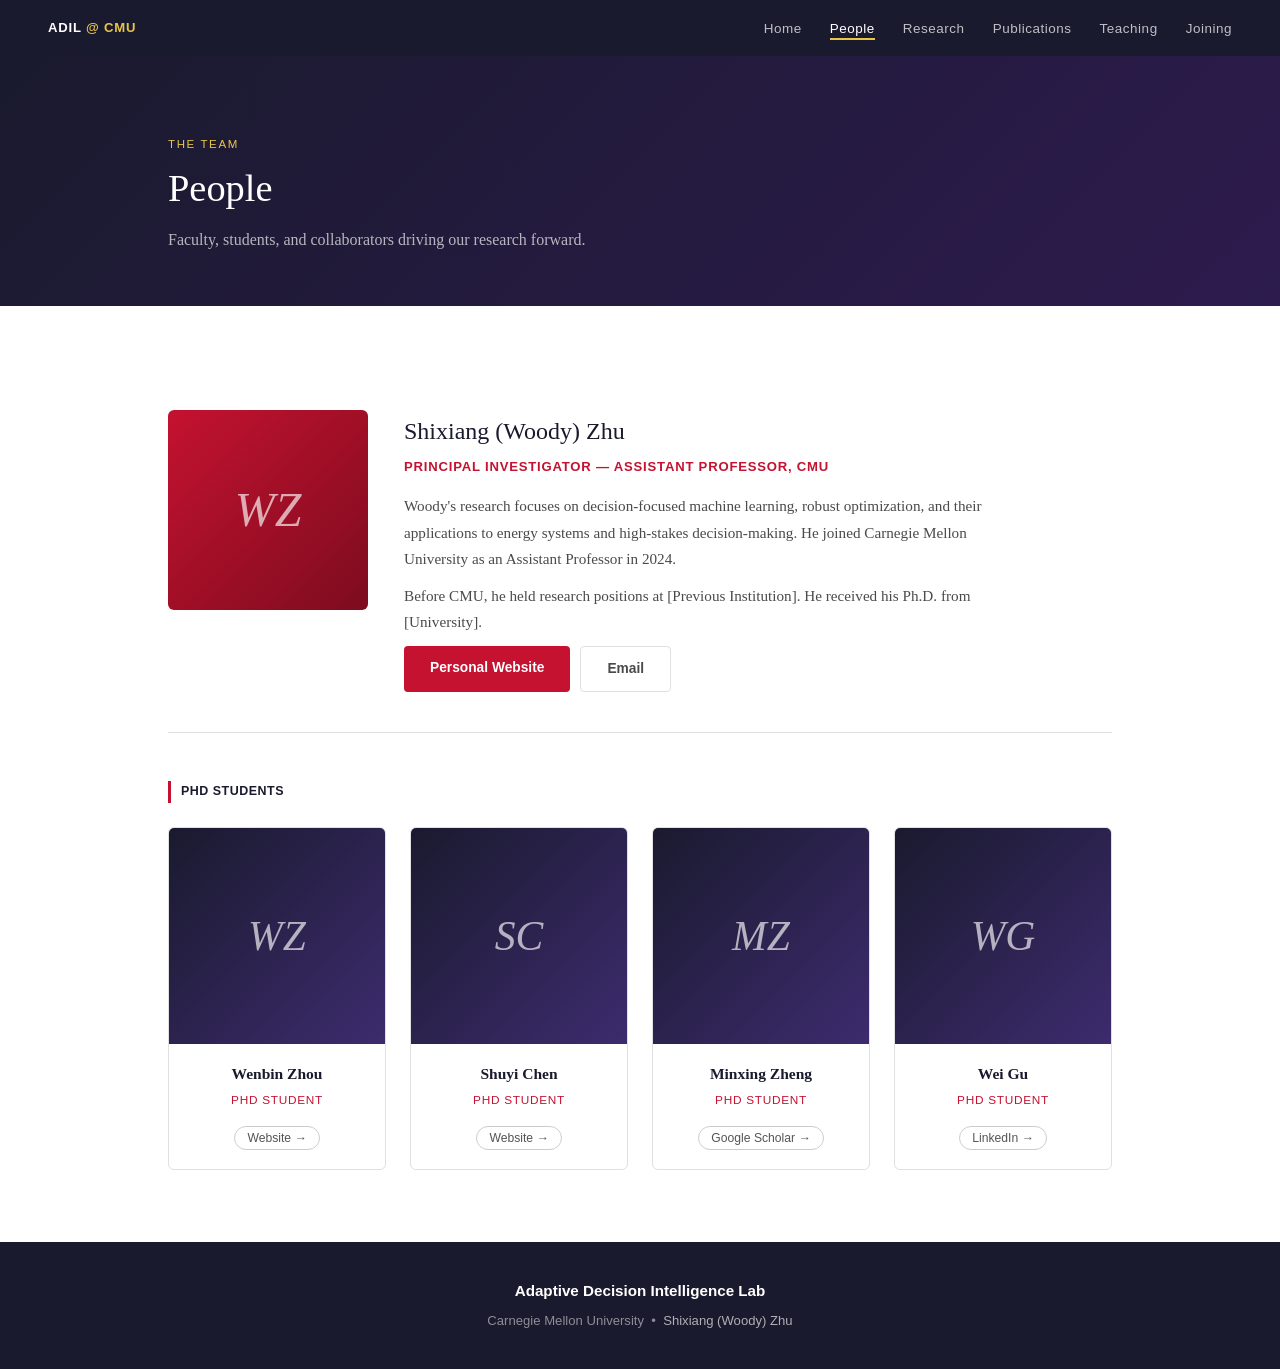
==== people.html @ 7ab95be8 "change structure" ====
<!DOCTYPE html>
<html lang="en">
<head>
  <meta charset="utf-8">
  <meta name="viewport" content="width=device-width, initial-scale=1.0">
  <title>People — ADIL @ CMU</title>
  <link rel="stylesheet" href="assets/css/style.css">
  <style>
    .pi-section {
      display: grid;
      grid-template-columns: 200px 1fr;
      gap: 36px;
      align-items: start;
      padding: 32px 0 40px;
      border-bottom: 1px solid var(--border);
      margin-bottom: 48px;
    }
    .pi-avatar {
      width: 100%;
      aspect-ratio: 1;
      background: linear-gradient(135deg, var(--red) 0%, #7d0c1e 100%);
      border-radius: 6px;
      display: flex;
      align-items: center;
      justify-content: center;
      font-size: 3rem;
      font-family: 'Georgia', serif;
      font-style: italic;
      color: rgba(255,255,255,0.65);
    }
    .pi-info h2 {
      font-size: 1.5rem;
      font-weight: normal;
      color: var(--dark);
      margin-bottom: 4px;
    }
    .pi-info .pi-title {
      font-family: 'Arial', sans-serif;
      font-size: 0.82rem;
      text-transform: uppercase;
      letter-spacing: 0.06em;
      color: var(--red);
      margin-bottom: 14px;
      font-weight: 700;
    }
    .pi-info p {
      font-size: 0.95rem;
      color: var(--gray);
      margin-bottom: 10px;
      max-width: 600px;
    }
    .pi-links { display: flex; gap: 10px; flex-wrap: wrap; margin-top: 4px; }
    .group-subtitle {
      font-family: 'Arial', sans-serif;
      font-size: 1rem;
      font-weight: 700;
      color: var(--dark);
      letter-spacing: 0.04em;
      text-transform: uppercase;
      font-size: 0.78rem;
      border-left: 3px solid var(--red);
      padding-left: 10px;
      margin-bottom: 24px;
    }
    @media (max-width: 600px) {
      .pi-section { grid-template-columns: 1fr; }
      .pi-avatar { width: 120px; height: 120px; font-size: 2rem; }
    }
  </style>
</head>
<body>

<nav>
  <a class="nav-logo" href="index.html">ADIL <span>@ CMU</span></a>
  <ul class="nav-links">
    <li><a href="index.html">Home</a></li>
    <li><a href="people.html" class="active">People</a></li>
    <li><a href="research.html">Research</a></li>
    <li><a href="publications.html">Publications</a></li>
    <li><a href="teaching.html">Teaching</a></li>
    <li><a href="joining.html">Joining</a></li>
  </ul>
</nav>

<div class="page-hero">
  <div class="container">
    <p class="eyebrow">The Team</p>
    <h1>People</h1>
    <p>Faculty, students, and collaborators driving our research forward.</p>
  </div>
</div>

<section class="pad">
  <div class="container">

    <!-- PI -->
    <div class="pi-section">
      <div class="pi-avatar">WZ</div>
      <div class="pi-info">
        <h2>Shixiang (Woody) Zhu</h2>
        <div class="pi-title">Principal Investigator &mdash; Assistant Professor, CMU</div>
        <p>Woody's research focuses on decision-focused machine learning, robust optimization, and their applications to energy systems and high-stakes decision-making. He joined Carnegie Mellon University as an Assistant Professor in 2024.</p>
        <p>Before CMU, he held research positions at [Previous Institution]. He received his Ph.D. from [University].</p>
        <div class="pi-links">
          <a class="btn btn-red" href="https://www.andrew.cmu.edu/user/shixianz/" target="_blank" rel="noopener">Personal Website</a>
          <a class="btn btn-outline" href="mailto:shixianz@andrew.cmu.edu">Email</a>
        </div>
      </div>
    </div>

    <!-- PhD Students -->
    <div class="group-subtitle">PhD Students</div>
    <div class="people-grid">

      <div class="person-card">
        <div class="person-avatar">WZ</div>
        <div class="person-body">
          <div class="person-name">Wenbin Zhou</div>
          <div class="person-role">PhD Student</div>
          <a class="person-link" href="https://wbzhou2001.github.io/" target="_blank" rel="noopener">Website &rarr;</a>
        </div>
      </div>

      <div class="person-card">
        <div class="person-avatar">SC</div>
        <div class="person-body">
          <div class="person-name">Shuyi Chen</div>
          <div class="person-role">PhD Student</div>
          <a class="person-link" href="https://shuyiryanchen.github.io/" target="_blank" rel="noopener">Website &rarr;</a>
        </div>
      </div>

      <div class="person-card">
        <div class="person-avatar">MZ</div>
        <div class="person-body">
          <div class="person-name">Minxing Zheng</div>
          <div class="person-role">PhD Student</div>
          <a class="person-link" href="https://scholar.google.com/citations?hl=en&user=f8xblKQAAAAJ&view_op=list_works&sortby=pubdate" target="_blank" rel="noopener">Google Scholar &rarr;</a>
        </div>
      </div>

      <div class="person-card">
        <div class="person-avatar">WG</div>
        <div class="person-body">
          <div class="person-name">Wei Gu</div>
          <div class="person-role">PhD Student</div>
          <a class="person-link" href="https://www.linkedin.com/in/wei-gu-524341154" target="_blank" rel="noopener">LinkedIn &rarr;</a>
        </div>
      </div>

    </div>

  </div>
</section>

<footer>
  <div class="footer-name">Adaptive Decision Intelligence Lab</div>
  <p>Carnegie Mellon University &nbsp;&bull;&nbsp;
    <a href="https://www.andrew.cmu.edu/user/shixianz/" target="_blank" rel="noopener">Shixiang (Woody) Zhu</a>
  </p>
</footer>

</body>
</html>
---- assets/css/style.css ----
:root {
  --red:    #C41230;
  --dark:   #1a1a2e;
  --gray:   #4a4a4a;
  --light:  #f7f7f7;
  --accent: #e8c547;
  --border: #e0e0e0;
}

*, *::before, *::after { box-sizing: border-box; margin: 0; padding: 0; }

html { scroll-behavior: smooth; }

body {
  font-family: 'Georgia', serif;
  color: #333;
  background: #fff;
  line-height: 1.75;
}

a { color: var(--red); text-decoration: none; }
a:hover { text-decoration: underline; }

/* ── Nav ── */
nav {
  background: var(--dark);
  position: sticky;
  top: 0;
  z-index: 100;
  height: 56px;
  display: flex;
  align-items: center;
  padding: 0 48px;
  gap: 40px;
}

.nav-logo {
  font-family: 'Arial', sans-serif;
  font-size: 0.82rem;
  font-weight: 700;
  color: #fff;
  letter-spacing: 0.06em;
  text-transform: uppercase;
  white-space: nowrap;
  text-decoration: none;
}

.nav-logo span { color: var(--accent); }

.nav-links {
  list-style: none;
  display: flex;
  gap: 28px;
  margin-left: auto;
}

.nav-links a {
  color: rgba(255,255,255,0.72);
  font-family: 'Arial', sans-serif;
  font-size: 0.84rem;
  letter-spacing: 0.04em;
  text-decoration: none;
  transition: color 0.2s;
  padding-bottom: 2px;
  border-bottom: 2px solid transparent;
}

.nav-links a:hover,
.nav-links a.active {
  color: #fff;
  border-bottom-color: var(--accent);
}

/* ── Page hero (small, for inner pages) ── */
.page-hero {
  background: linear-gradient(135deg, var(--dark) 0%, #2d1b4e 100%);
  color: #fff;
  padding: 64px 48px 52px;
}

.page-hero .eyebrow {
  font-family: 'Arial', sans-serif;
  font-size: 0.72rem;
  letter-spacing: 0.14em;
  text-transform: uppercase;
  color: var(--accent);
  margin-bottom: 10px;
}

.page-hero h1 {
  font-size: clamp(1.6rem, 3.5vw, 2.4rem);
  font-weight: normal;
  line-height: 1.25;
}

.page-hero p {
  margin-top: 14px;
  color: rgba(255,255,255,0.68);
  font-size: 1rem;
  max-width: 600px;
}

/* ── Layout container ── */
.container {
  max-width: 1040px;
  margin: 0 auto;
  padding: 0 48px;
}

section.pad {
  padding: 72px 0;
}

section.pad-sm {
  padding: 48px 0;
}

.bg-light { background: var(--light); }

/* ── Section labels ── */
.eyebrow {
  font-family: 'Arial', sans-serif;
  font-size: 0.72rem;
  letter-spacing: 0.14em;
  text-transform: uppercase;
  color: var(--red);
  margin-bottom: 8px;
}

.section-title {
  font-size: 1.85rem;
  font-weight: normal;
  color: var(--dark);
  margin-bottom: 40px;
}

/* ── Buttons ── */
.btn {
  display: inline-block;
  padding: 10px 26px;
  border-radius: 4px;
  font-family: 'Arial', sans-serif;
  font-size: 0.86rem;
  font-weight: 600;
  text-decoration: none;
  transition: all 0.18s;
  cursor: pointer;
}

.btn-red   { background: var(--red); color: #fff; }
.btn-red:hover { background: #a30f28; text-decoration: none; }

.btn-outline {
  border: 1.5px solid var(--border);
  color: var(--gray);
  background: #fff;
}
.btn-outline:hover {
  border-color: var(--red);
  color: var(--red);
  text-decoration: none;
}

/* ── Person card ── */
.people-grid {
  display: grid;
  grid-template-columns: repeat(auto-fill, minmax(195px, 1fr));
  gap: 24px;
}

.person-card {
  background: #fff;
  border: 1px solid var(--border);
  border-radius: 6px;
  overflow: hidden;
  text-align: center;
  transition: box-shadow 0.2s, transform 0.2s;
}

.person-card:hover {
  box-shadow: 0 8px 28px rgba(0,0,0,0.10);
  transform: translateY(-3px);
}

.person-avatar {
  width: 100%;
  aspect-ratio: 1;
  background: linear-gradient(135deg, var(--dark) 0%, #3d2b6e 100%);
  display: flex;
  align-items: center;
  justify-content: center;
  font-size: 2.6rem;
  font-family: 'Georgia', serif;
  font-style: italic;
  color: rgba(255,255,255,0.65);
}

.person-card.pi .person-avatar {
  background: linear-gradient(135deg, var(--red) 0%, #7d0c1e 100%);
}

.person-body {
  padding: 16px 14px 18px;
}

.person-name {
  font-size: 0.97rem;
  font-weight: bold;
  color: var(--dark);
  margin-bottom: 3px;
}

.person-role {
  font-family: 'Arial', sans-serif;
  font-size: 0.74rem;
  text-transform: uppercase;
  letter-spacing: 0.06em;
  color: var(--red);
  margin-bottom: 12px;
}

.person-card.pi .person-role {
  color: var(--dark);
  font-weight: 700;
}

.person-link {
  font-family: 'Arial', sans-serif;
  font-size: 0.76rem;
  color: #555;
  border: 1px solid #ccc;
  padding: 4px 12px;
  border-radius: 20px;
  text-decoration: none;
  transition: all 0.18s;
}

.person-link:hover {
  border-color: var(--red);
  color: var(--red);
  text-decoration: none;
}

/* ── Research card ── */
.research-grid {
  display: grid;
  grid-template-columns: repeat(auto-fill, minmax(280px, 1fr));
  gap: 22px;
}

.research-card {
  background: #fff;
  border-top: 3px solid var(--red);
  border-radius: 4px;
  padding: 26px 22px;
  box-shadow: 0 2px 8px rgba(0,0,0,0.06);
}

.research-card .icon { font-size: 1.7rem; margin-bottom: 12px; }
.research-card h3 { font-size: 1rem; color: var(--dark); margin-bottom: 8px; }
.research-card p  { font-family: 'Arial', sans-serif; font-size: 0.84rem; color: var(--gray); line-height: 1.6; }

/* ── Publication list ── */
.pub-list { list-style: none; }

.pub-item {
  padding: 22px 0;
  border-bottom: 1px solid var(--border);
  display: grid;
  grid-template-columns: auto 1fr;
  gap: 20px;
  align-items: start;
}

.pub-year {
  font-family: 'Arial', sans-serif;
  font-size: 0.82rem;
  font-weight: 700;
  color: var(--red);
  min-width: 42px;
  padding-top: 3px;
}

.pub-title {
  font-size: 1rem;
  color: var(--dark);
  margin-bottom: 4px;
}

.pub-authors {
  font-family: 'Arial', sans-serif;
  font-size: 0.84rem;
  color: var(--gray);
  margin-bottom: 4px;
}

.pub-venue {
  font-family: 'Arial', sans-serif;
  font-size: 0.82rem;
  color: #777;
  font-style: italic;
}

.pub-links { margin-top: 8px; display: flex; gap: 8px; flex-wrap: wrap; }

.pub-tag {
  font-family: 'Arial', sans-serif;
  font-size: 0.72rem;
  padding: 2px 10px;
  border-radius: 20px;
  text-decoration: none;
  border: 1px solid #ccc;
  color: #555;
  transition: all 0.15s;
}

.pub-tag:hover { border-color: var(--red); color: var(--red); text-decoration: none; }
.pub-tag.pdf   { background: var(--red); border-color: var(--red); color: #fff; }
.pub-tag.pdf:hover { background: #a30f28; }

/* ── Tags / pills ── */
.tag-pill {
  display: inline-block;
  background: #fff;
  border: 1px solid var(--border);
  border-left: 3px solid var(--red);
  padding: 5px 13px;
  font-family: 'Arial', sans-serif;
  font-size: 0.8rem;
  color: var(--gray);
  border-radius: 2px;
}

/* ── News ── */
.news-list { list-style: none; }

.news-item {
  display: flex;
  gap: 20px;
  padding: 16px 0;
  border-bottom: 1px solid var(--border);
  align-items: baseline;
}

.news-date {
  font-family: 'Arial', sans-serif;
  font-size: 0.78rem;
  color: var(--red);
  white-space: nowrap;
  min-width: 90px;
  font-weight: 700;
}

.news-text {
  font-family: 'Arial', sans-serif;
  font-size: 0.9rem;
  color: var(--gray);
  line-height: 1.55;
}

/* ── Footer ── */
footer {
  background: var(--dark);
  color: rgba(255,255,255,0.5);
  text-align: center;
  padding: 36px 48px;
  font-family: 'Arial', sans-serif;
  font-size: 0.82rem;
}

footer .footer-name {
  color: #fff;
  font-size: 0.95rem;
  font-weight: 700;
  margin-bottom: 6px;
}

footer a { color: rgba(255,255,255,0.65); text-decoration: none; }
footer a:hover { color: var(--accent); }

/* ── Responsive ── */
@media (max-width: 680px) {
  nav { padding: 0 20px; }
  .nav-links { display: none; }
  .container { padding: 0 20px; }
  .page-hero { padding: 48px 20px 40px; }
}
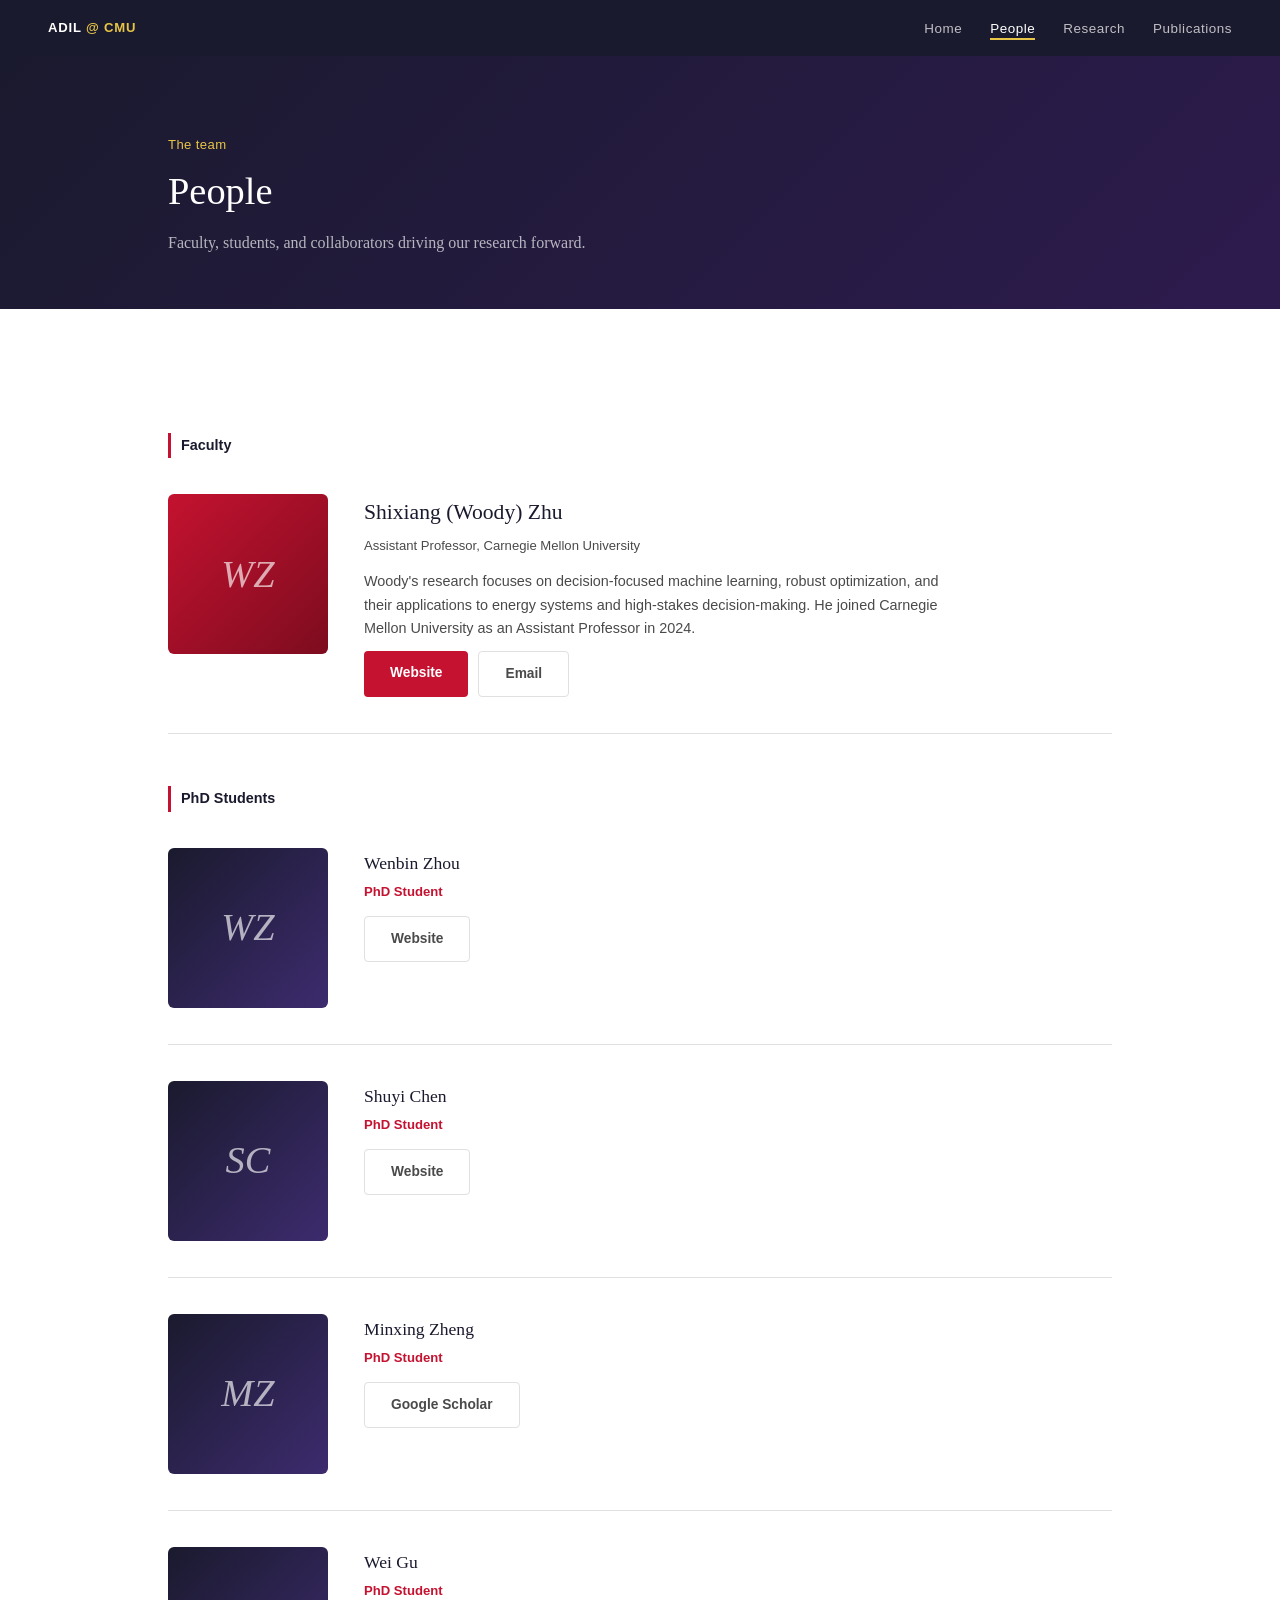
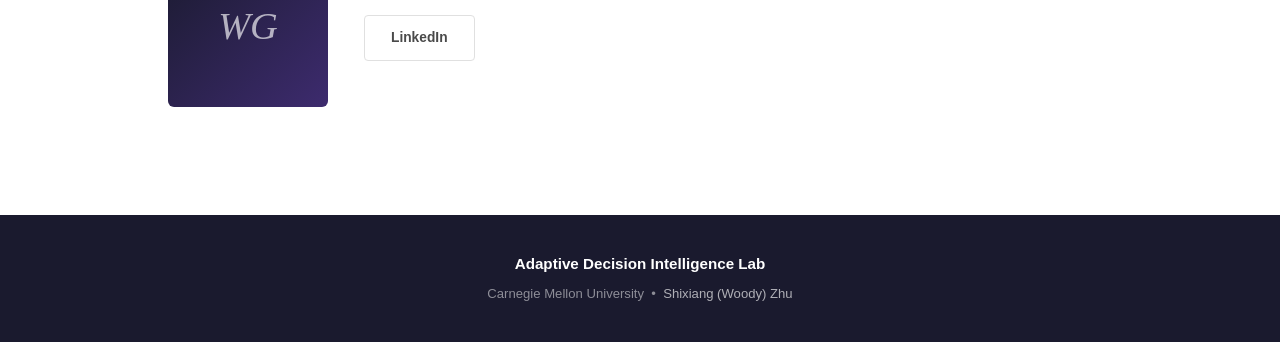
==== commit 348406b9: "update database" ====
--- a/people.html
+++ b/people.html
@@ -6,65 +6,83 @@
   <title>People — ADIL @ CMU</title>
   <link rel="stylesheet" href="assets/css/style.css">
   <style>
-    .pi-section {
+    /* Shared row layout for all members */
+    .member-row {
       display: grid;
-      grid-template-columns: 200px 1fr;
+      grid-template-columns: 160px 1fr;
       gap: 36px;
       align-items: start;
-      padding: 32px 0 40px;
+      padding: 36px 0;
       border-bottom: 1px solid var(--border);
-      margin-bottom: 48px;
     }
-    .pi-avatar {
+    .member-row:last-child { border-bottom: none; }
+
+    .member-avatar {
       width: 100%;
       aspect-ratio: 1;
-      background: linear-gradient(135deg, var(--red) 0%, #7d0c1e 100%);
       border-radius: 6px;
       display: flex;
       align-items: center;
       justify-content: center;
-      font-size: 3rem;
+      font-size: 2.4rem;
       font-family: 'Georgia', serif;
       font-style: italic;
       color: rgba(255,255,255,0.65);
+      background: linear-gradient(135deg, var(--dark) 0%, #3d2b6e 100%);
     }
-    .pi-info h2 {
-      font-size: 1.5rem;
+    .member-row.pi .member-avatar {
+      background: linear-gradient(135deg, var(--red) 0%, #7d0c1e 100%);
+    }
+
+    .member-info h2 {
+      font-size: 1.35rem;
       font-weight: normal;
       color: var(--dark);
-      margin-bottom: 4px;
+      margin-bottom: 3px;
     }
-    .pi-info .pi-title {
+    .member-info h3 {
+      font-size: 1.1rem;
+      font-weight: normal;
+      color: var(--dark);
+      margin-bottom: 3px;
+    }
+
+    .member-role {
       font-family: 'Arial', sans-serif;
       font-size: 0.82rem;
-      text-transform: uppercase;
-      letter-spacing: 0.06em;
       color: var(--red);
-      margin-bottom: 14px;
-      font-weight: 700;
+      font-weight: 600;
+      margin-bottom: 12px;
     }
-    .pi-info p {
-      font-size: 0.95rem;
+    .member-row.pi .member-role {
       color: var(--gray);
+      font-weight: 400;
+    }
+
+    .member-info p {
+      font-family: 'Arial', sans-serif;
+      font-size: 0.9rem;
+      color: var(--gray);
+      line-height: 1.65;
+      max-width: 580px;
       margin-bottom: 10px;
-      max-width: 600px;
     }
-    .pi-links { display: flex; gap: 10px; flex-wrap: wrap; margin-top: 4px; }
-    .group-subtitle {
+
+    .member-links { display: flex; gap: 10px; flex-wrap: wrap; margin-top: 4px; }
+
+    .section-divider {
       font-family: 'Arial', sans-serif;
-      font-size: 1rem;
+      font-size: 0.9rem;
       font-weight: 700;
       color: var(--dark);
-      letter-spacing: 0.04em;
-      text-transform: uppercase;
-      font-size: 0.78rem;
       border-left: 3px solid var(--red);
       padding-left: 10px;
-      margin-bottom: 24px;
+      margin: 52px 0 0;
     }
+
     @media (max-width: 600px) {
-      .pi-section { grid-template-columns: 1fr; }
-      .pi-avatar { width: 120px; height: 120px; font-size: 2rem; }
+      .member-row { grid-template-columns: 1fr; gap: 16px; }
+      .member-avatar { width: 90px; height: 90px; font-size: 1.8rem; }
     }
   </style>
 </head>
@@ -77,14 +95,12 @@
     <li><a href="people.html" class="active">People</a></li>
     <li><a href="research.html">Research</a></li>
     <li><a href="publications.html">Publications</a></li>
-    <li><a href="teaching.html">Teaching</a></li>
-    <li><a href="joining.html">Joining</a></li>
   </ul>
 </nav>
 
 <div class="page-hero">
   <div class="container">
-    <p class="eyebrow">The Team</p>
+    <p class="eyebrow">The team</p>
     <h1>People</h1>
     <p>Faculty, students, and collaborators driving our research forward.</p>
   </div>
@@ -93,61 +109,67 @@
 <section class="pad">
   <div class="container">
 
-    <!-- PI -->
-    <div class="pi-section">
-      <div class="pi-avatar">WZ</div>
-      <div class="pi-info">
+    <!-- Faculty -->
+    <div class="section-divider">Faculty</div>
+
+    <div class="member-row pi">
+      <div class="member-avatar">WZ</div>
+      <div class="member-info">
         <h2>Shixiang (Woody) Zhu</h2>
-        <div class="pi-title">Principal Investigator &mdash; Assistant Professor, CMU</div>
+        <div class="member-role">Assistant Professor, Carnegie Mellon University</div>
         <p>Woody's research focuses on decision-focused machine learning, robust optimization, and their applications to energy systems and high-stakes decision-making. He joined Carnegie Mellon University as an Assistant Professor in 2024.</p>
-        <p>Before CMU, he held research positions at [Previous Institution]. He received his Ph.D. from [University].</p>
-        <div class="pi-links">
-          <a class="btn btn-red" href="https://www.andrew.cmu.edu/user/shixianz/" target="_blank" rel="noopener">Personal Website</a>
+        <div class="member-links">
+          <a class="btn btn-red" href="https://www.andrew.cmu.edu/user/shixianz/" target="_blank" rel="noopener">Website</a>
           <a class="btn btn-outline" href="mailto:shixianz@andrew.cmu.edu">Email</a>
         </div>
       </div>
     </div>
 
     <!-- PhD Students -->
-    <div class="group-subtitle">PhD Students</div>
-    <div class="people-grid">
+    <div class="section-divider">PhD Students</div>
 
-      <div class="person-card">
-        <div class="person-avatar">WZ</div>
-        <div class="person-body">
-          <div class="person-name">Wenbin Zhou</div>
-          <div class="person-role">PhD Student</div>
-          <a class="person-link" href="https://wbzhou2001.github.io/" target="_blank" rel="noopener">Website &rarr;</a>
+    <div class="member-row">
+      <div class="member-avatar">WZ</div>
+      <div class="member-info">
+        <h3>Wenbin Zhou</h3>
+        <div class="member-role">PhD Student</div>
+        <div class="member-links">
+          <a class="btn btn-outline" href="https://wbzhou2001.github.io/" target="_blank" rel="noopener">Website</a>
         </div>
       </div>
+    </div>
 
-      <div class="person-card">
-        <div class="person-avatar">SC</div>
-        <div class="person-body">
-          <div class="person-name">Shuyi Chen</div>
-          <div class="person-role">PhD Student</div>
-          <a class="person-link" href="https://shuyiryanchen.github.io/" target="_blank" rel="noopener">Website &rarr;</a>
+    <div class="member-row">
+      <div class="member-avatar">SC</div>
+      <div class="member-info">
+        <h3>Shuyi Chen</h3>
+        <div class="member-role">PhD Student</div>
+        <div class="member-links">
+          <a class="btn btn-outline" href="https://shuyiryanchen.github.io/" target="_blank" rel="noopener">Website</a>
         </div>
       </div>
+    </div>
 
-      <div class="person-card">
-        <div class="person-avatar">MZ</div>
-        <div class="person-body">
-          <div class="person-name">Minxing Zheng</div>
-          <div class="person-role">PhD Student</div>
-          <a class="person-link" href="https://scholar.google.com/citations?hl=en&user=f8xblKQAAAAJ&view_op=list_works&sortby=pubdate" target="_blank" rel="noopener">Google Scholar &rarr;</a>
+    <div class="member-row">
+      <div class="member-avatar">MZ</div>
+      <div class="member-info">
+        <h3>Minxing Zheng</h3>
+        <div class="member-role">PhD Student</div>
+        <div class="member-links">
+          <a class="btn btn-outline" href="https://scholar.google.com/citations?hl=en&user=f8xblKQAAAAJ&view_op=list_works&sortby=pubdate" target="_blank" rel="noopener">Google Scholar</a>
         </div>
       </div>
+    </div>
 
-      <div class="person-card">
-        <div class="person-avatar">WG</div>
-        <div class="person-body">
-          <div class="person-name">Wei Gu</div>
-          <div class="person-role">PhD Student</div>
-          <a class="person-link" href="https://www.linkedin.com/in/wei-gu-524341154" target="_blank" rel="noopener">LinkedIn &rarr;</a>
+    <div class="member-row">
+      <div class="member-avatar">WG</div>
+      <div class="member-info">
+        <h3>Wei Gu</h3>
+        <div class="member-role">PhD Student</div>
+        <div class="member-links">
+          <a class="btn btn-outline" href="https://www.linkedin.com/in/wei-gu-524341154" target="_blank" rel="noopener">LinkedIn</a>
         </div>
       </div>
-
     </div>
 
   </div>
--- a/assets/css/style.css
+++ b/assets/css/style.css
@@ -80,9 +80,8 @@
 
 .page-hero .eyebrow {
   font-family: 'Arial', sans-serif;
-  font-size: 0.72rem;
-  letter-spacing: 0.14em;
-  text-transform: uppercase;
+  font-size: 0.82rem;
+  letter-spacing: 0.03em;
   color: var(--accent);
   margin-bottom: 10px;
 }
@@ -120,9 +119,8 @@
 /* ── Section labels ── */
 .eyebrow {
   font-family: 'Arial', sans-serif;
-  font-size: 0.72rem;
-  letter-spacing: 0.14em;
-  text-transform: uppercase;
+  font-size: 0.8rem;
+  letter-spacing: 0.04em;
   color: var(--red);
   margin-bottom: 8px;
 }
@@ -212,9 +210,7 @@
 
 .person-role {
   font-family: 'Arial', sans-serif;
-  font-size: 0.74rem;
-  text-transform: uppercase;
-  letter-spacing: 0.06em;
+  font-size: 0.78rem;
   color: var(--red);
   margin-bottom: 12px;
 }
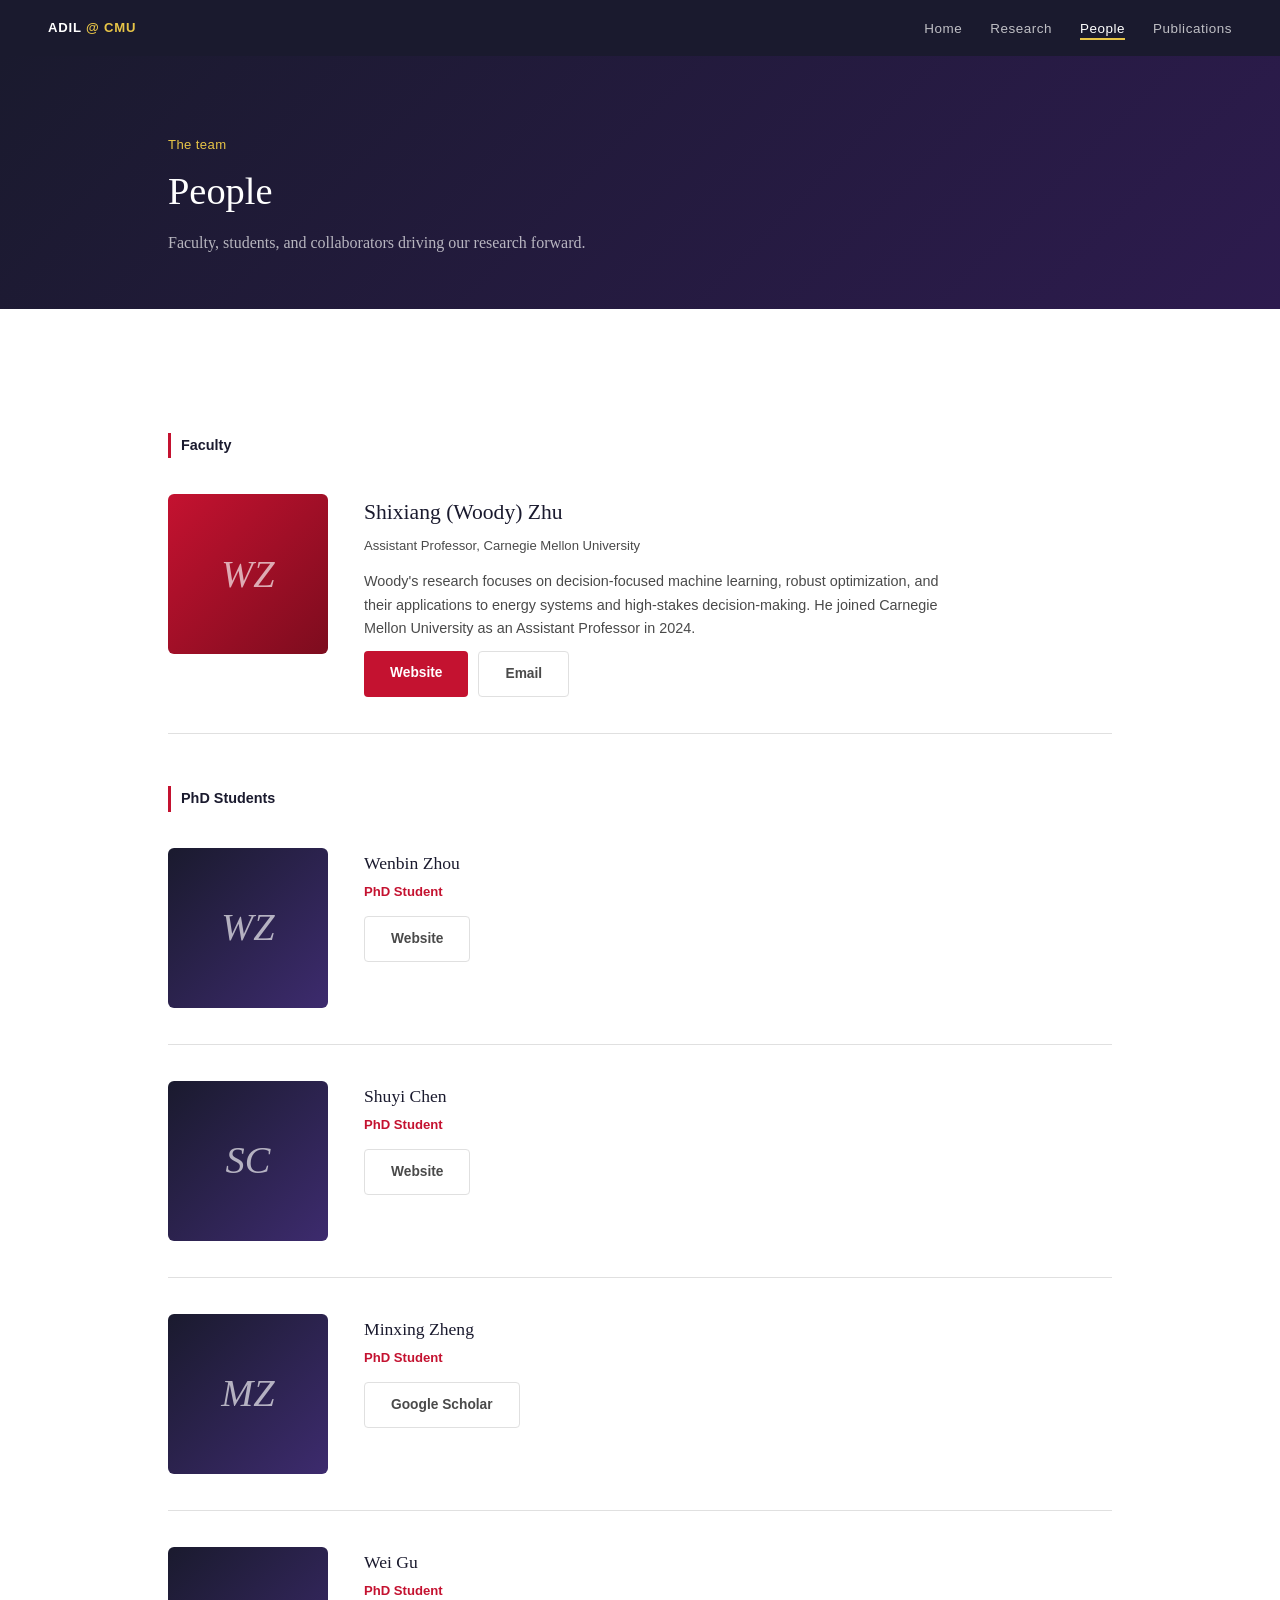
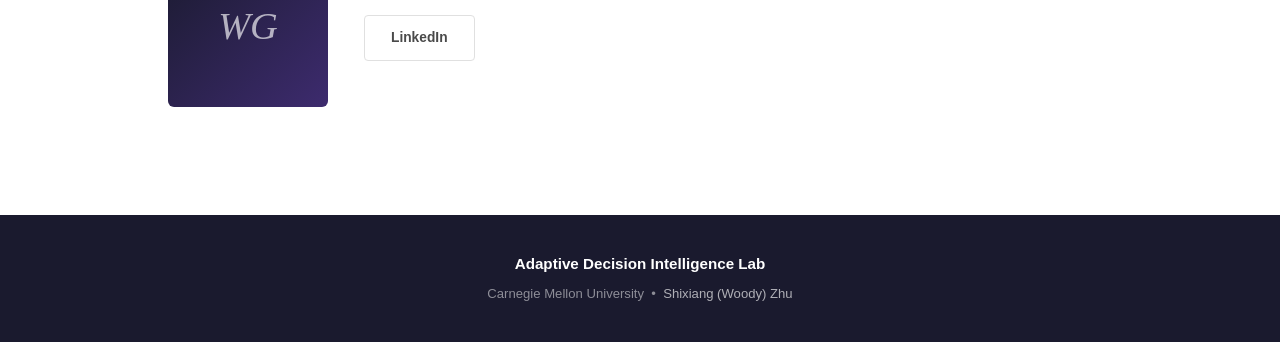
==== commit 4b709d4f: "update" ====
--- a/people.html
+++ b/people.html
@@ -92,8 +92,8 @@
   <a class="nav-logo" href="index.html">ADIL <span>@ CMU</span></a>
   <ul class="nav-links">
     <li><a href="index.html">Home</a></li>
+    <li><a href="research.html">Research</a></li>
     <li><a href="people.html" class="active">People</a></li>
-    <li><a href="research.html">Research</a></li>
     <li><a href="publications.html">Publications</a></li>
   </ul>
 </nav>
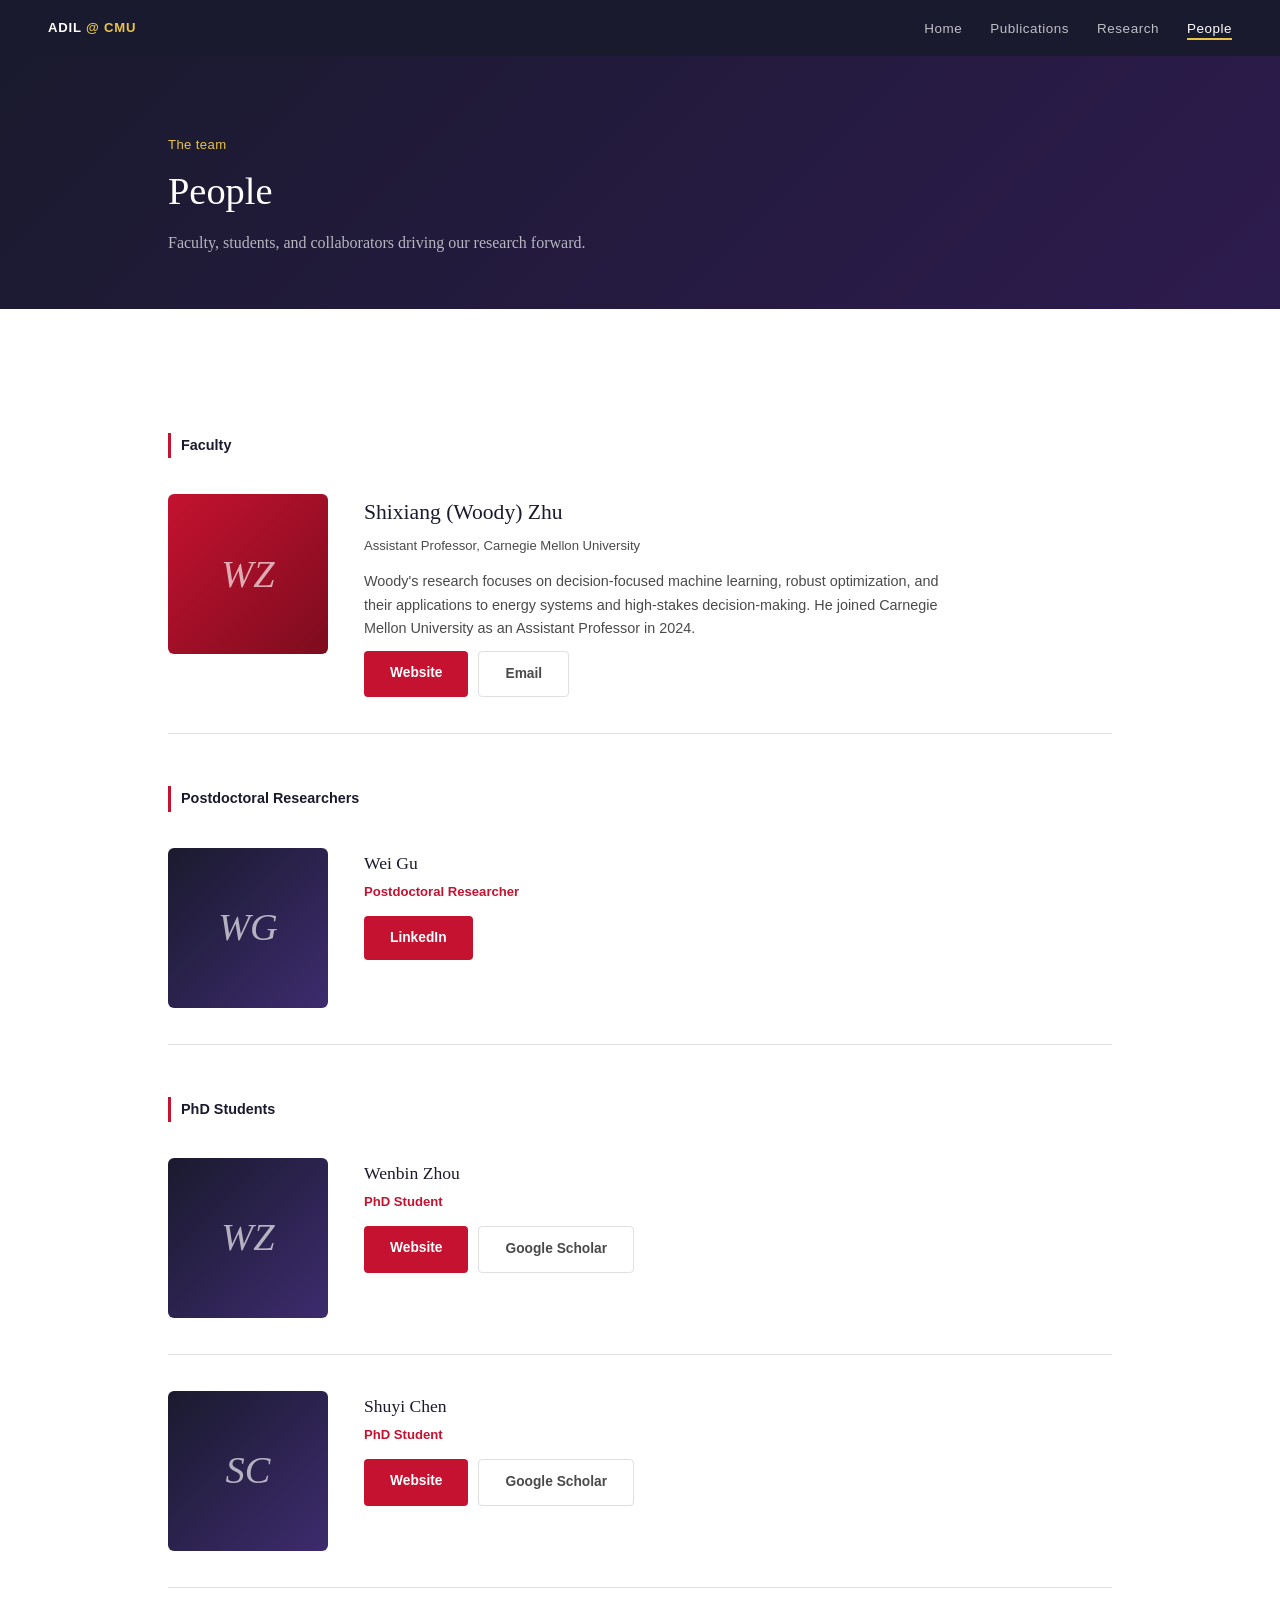
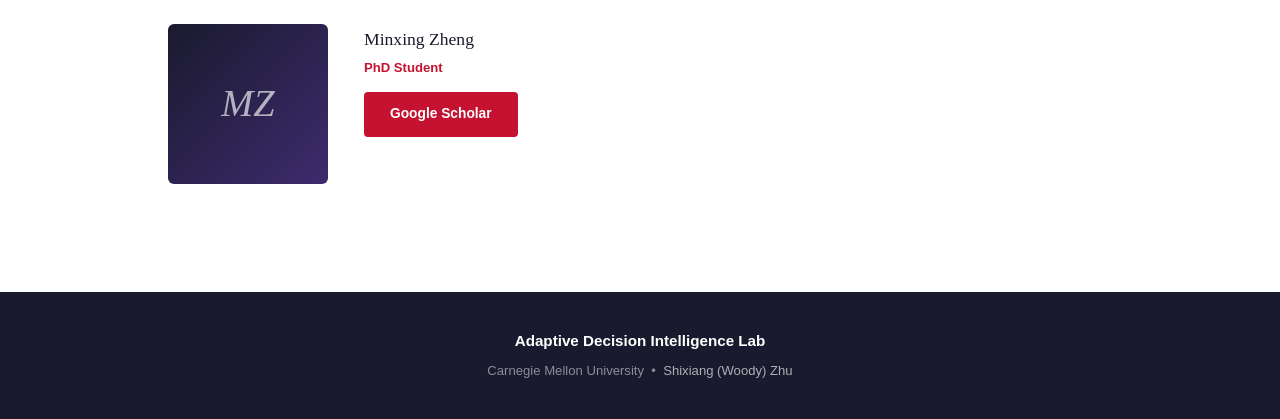
==== commit b39ff217: "FIX" ====
--- a/people.html
+++ b/people.html
@@ -6,7 +6,6 @@
   <title>People — ADIL @ CMU</title>
   <link rel="stylesheet" href="assets/css/style.css">
   <style>
-    /* Shared row layout for all members */
     .member-row {
       display: grid;
       grid-template-columns: 160px 1fr;
@@ -30,7 +29,7 @@
       color: rgba(255,255,255,0.65);
       background: linear-gradient(135deg, var(--dark) 0%, #3d2b6e 100%);
     }
-    .member-row.pi .member-avatar {
+    .member-row.faculty .member-avatar {
       background: linear-gradient(135deg, var(--red) 0%, #7d0c1e 100%);
     }
 
@@ -46,7 +45,6 @@
       color: var(--dark);
       margin-bottom: 3px;
     }
-
     .member-role {
       font-family: 'Arial', sans-serif;
       font-size: 0.82rem;
@@ -54,11 +52,10 @@
       font-weight: 600;
       margin-bottom: 12px;
     }
-    .member-row.pi .member-role {
+    .member-row.faculty .member-role {
       color: var(--gray);
       font-weight: 400;
     }
-
     .member-info p {
       font-family: 'Arial', sans-serif;
       font-size: 0.9rem;
@@ -67,7 +64,6 @@
       max-width: 580px;
       margin-bottom: 10px;
     }
-
     .member-links { display: flex; gap: 10px; flex-wrap: wrap; margin-top: 4px; }
 
     .section-divider {
@@ -92,9 +88,9 @@
   <a class="nav-logo" href="index.html">ADIL <span>@ CMU</span></a>
   <ul class="nav-links">
     <li><a href="index.html">Home</a></li>
+    <li><a href="publications.html">Publications</a></li>
     <li><a href="research.html">Research</a></li>
     <li><a href="people.html" class="active">People</a></li>
-    <li><a href="publications.html">Publications</a></li>
   </ul>
 </nav>
 
@@ -107,71 +103,8 @@
 </div>
 
 <section class="pad">
-  <div class="container">
-
-    <!-- Faculty -->
-    <div class="section-divider">Faculty</div>
-
-    <div class="member-row pi">
-      <div class="member-avatar">WZ</div>
-      <div class="member-info">
-        <h2>Shixiang (Woody) Zhu</h2>
-        <div class="member-role">Assistant Professor, Carnegie Mellon University</div>
-        <p>Woody's research focuses on decision-focused machine learning, robust optimization, and their applications to energy systems and high-stakes decision-making. He joined Carnegie Mellon University as an Assistant Professor in 2024.</p>
-        <div class="member-links">
-          <a class="btn btn-red" href="https://www.andrew.cmu.edu/user/shixianz/" target="_blank" rel="noopener">Website</a>
-          <a class="btn btn-outline" href="mailto:shixianz@andrew.cmu.edu">Email</a>
-        </div>
-      </div>
-    </div>
-
-    <!-- PhD Students -->
-    <div class="section-divider">PhD Students</div>
-
-    <div class="member-row">
-      <div class="member-avatar">WZ</div>
-      <div class="member-info">
-        <h3>Wenbin Zhou</h3>
-        <div class="member-role">PhD Student</div>
-        <div class="member-links">
-          <a class="btn btn-outline" href="https://wbzhou2001.github.io/" target="_blank" rel="noopener">Website</a>
-        </div>
-      </div>
-    </div>
-
-    <div class="member-row">
-      <div class="member-avatar">SC</div>
-      <div class="member-info">
-        <h3>Shuyi Chen</h3>
-        <div class="member-role">PhD Student</div>
-        <div class="member-links">
-          <a class="btn btn-outline" href="https://shuyiryanchen.github.io/" target="_blank" rel="noopener">Website</a>
-        </div>
-      </div>
-    </div>
-
-    <div class="member-row">
-      <div class="member-avatar">MZ</div>
-      <div class="member-info">
-        <h3>Minxing Zheng</h3>
-        <div class="member-role">PhD Student</div>
-        <div class="member-links">
-          <a class="btn btn-outline" href="https://scholar.google.com/citations?hl=en&user=f8xblKQAAAAJ&view_op=list_works&sortby=pubdate" target="_blank" rel="noopener">Google Scholar</a>
-        </div>
-      </div>
-    </div>
-
-    <div class="member-row">
-      <div class="member-avatar">WG</div>
-      <div class="member-info">
-        <h3>Wei Gu</h3>
-        <div class="member-role">PhD Student</div>
-        <div class="member-links">
-          <a class="btn btn-outline" href="https://www.linkedin.com/in/wei-gu-524341154" target="_blank" rel="noopener">LinkedIn</a>
-        </div>
-      </div>
-    </div>
-
+  <div class="container" id="people-root">
+    <!-- rendered by JS -->
   </div>
 </section>
 
@@ -182,5 +115,55 @@
   </p>
 </footer>
 
+<script src="data/people.js"></script>
+<script>
+  function esc(s) {
+    return s.replace(/&/g,'&amp;').replace(/</g,'&lt;').replace(/>/g,'&gt;').replace(/"/g,'&quot;');
+  }
+
+  function renderSection(people, label, cssClass) {
+    if (!people || people.length === 0) return;
+    const root = document.getElementById('people-root');
+
+    const divider = document.createElement('div');
+    divider.className = 'section-divider';
+    divider.textContent = label;
+    root.appendChild(divider);
+
+    people.forEach(person => {
+      const row = document.createElement('div');
+      row.className = `member-row ${cssClass}`;
+
+      const isPrimary = cssClass === 'faculty';
+      const nameTag = isPrimary ? 'h2' : 'h3';
+
+      const linkBtns = (person.links || []).map((l, i) => {
+        const cls = i === 0 ? 'btn btn-red' : 'btn btn-outline';
+        return `<a class="${cls}" href="${esc(l.url)}" target="_blank" rel="noopener">${esc(l.label)}</a>`;
+      }).join('');
+
+      const bioHtml = person.bio
+        ? `<p>${esc(person.bio)}</p>`
+        : '';
+
+      row.innerHTML = `
+        <div class="member-avatar">${esc(person.initials)}</div>
+        <div class="member-info">
+          <${nameTag}>${esc(person.name)}</${nameTag}>
+          <div class="member-role">${esc(person.role)}</div>
+          ${bioHtml}
+          <div class="member-links">${linkBtns}</div>
+        </div>`;
+
+      root.appendChild(row);
+    });
+  }
+
+  renderSection(PEOPLE.faculty,      'Faculty',               'faculty');
+  renderSection(PEOPLE.postdocs,     'Postdoctoral Researchers', 'postdoc');
+  renderSection(PEOPLE.phd_students, 'PhD Students',          'phd');
+  renderSection(PEOPLE.alumni,       'Alumni',                'alumni');
+</script>
+
 </body>
 </html>
--- a/assets/css/style.css
+++ b/assets/css/style.css
@@ -9,7 +9,7 @@
 
 *, *::before, *::after { box-sizing: border-box; margin: 0; padding: 0; }
 
-html { scroll-behavior: smooth; }
+html { scroll-behavior: smooth; scroll-padding-top: 72px; }
 
 body {
   font-family: 'Georgia', serif;
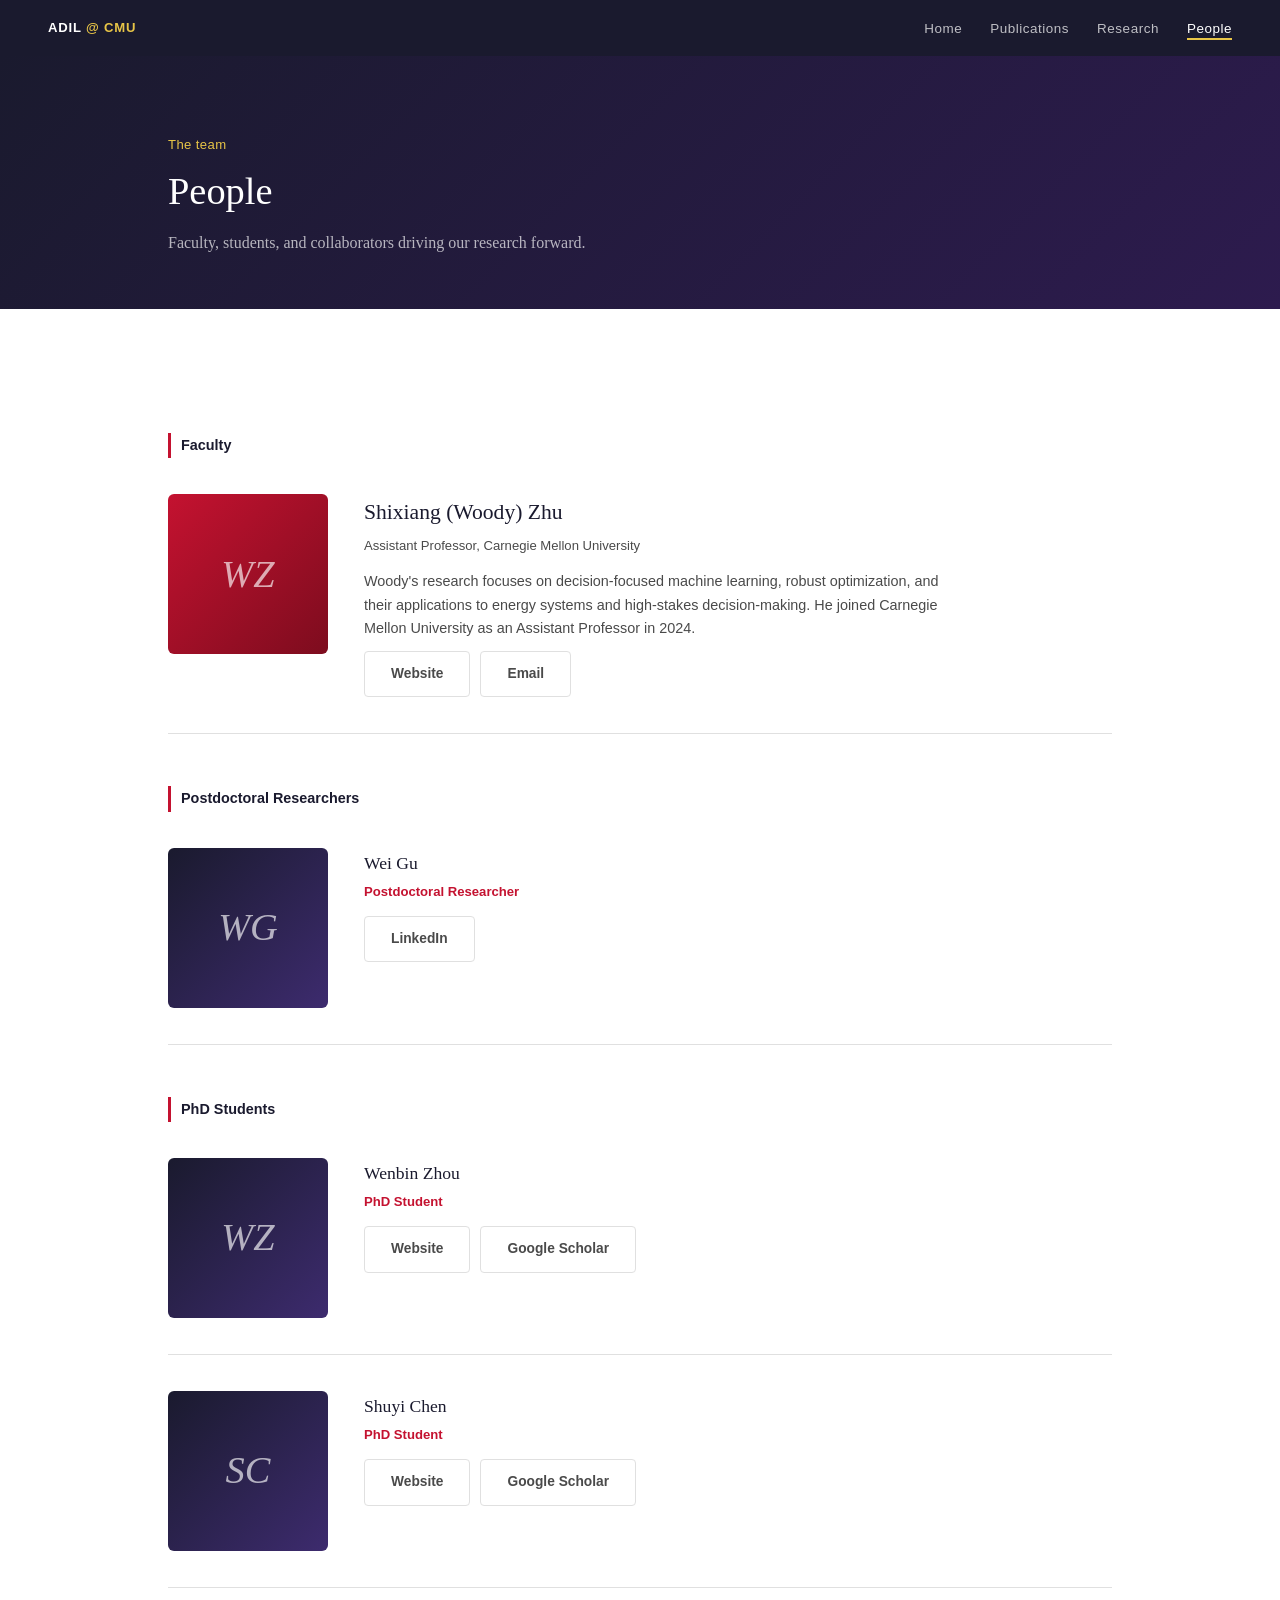
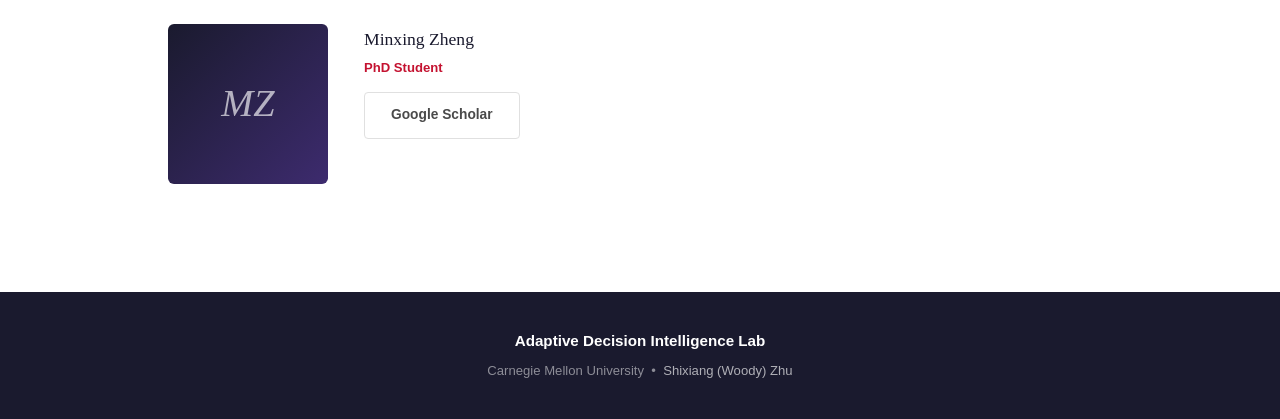
==== commit d84d24f9: "CHANGE" ====
--- a/people.html
+++ b/people.html
@@ -137,10 +137,9 @@
       const isPrimary = cssClass === 'faculty';
       const nameTag = isPrimary ? 'h2' : 'h3';
 
-      const linkBtns = (person.links || []).map((l, i) => {
-        const cls = i === 0 ? 'btn btn-red' : 'btn btn-outline';
-        return `<a class="${cls}" href="${esc(l.url)}" target="_blank" rel="noopener">${esc(l.label)}</a>`;
-      }).join('');
+      const linkBtns = (person.links || []).map(l =>
+        `<a class="btn btn-outline" href="${esc(l.url)}" target="_blank" rel="noopener">${esc(l.label)}</a>`
+      ).join('');
 
       const bioHtml = person.bio
         ? `<p>${esc(person.bio)}</p>`
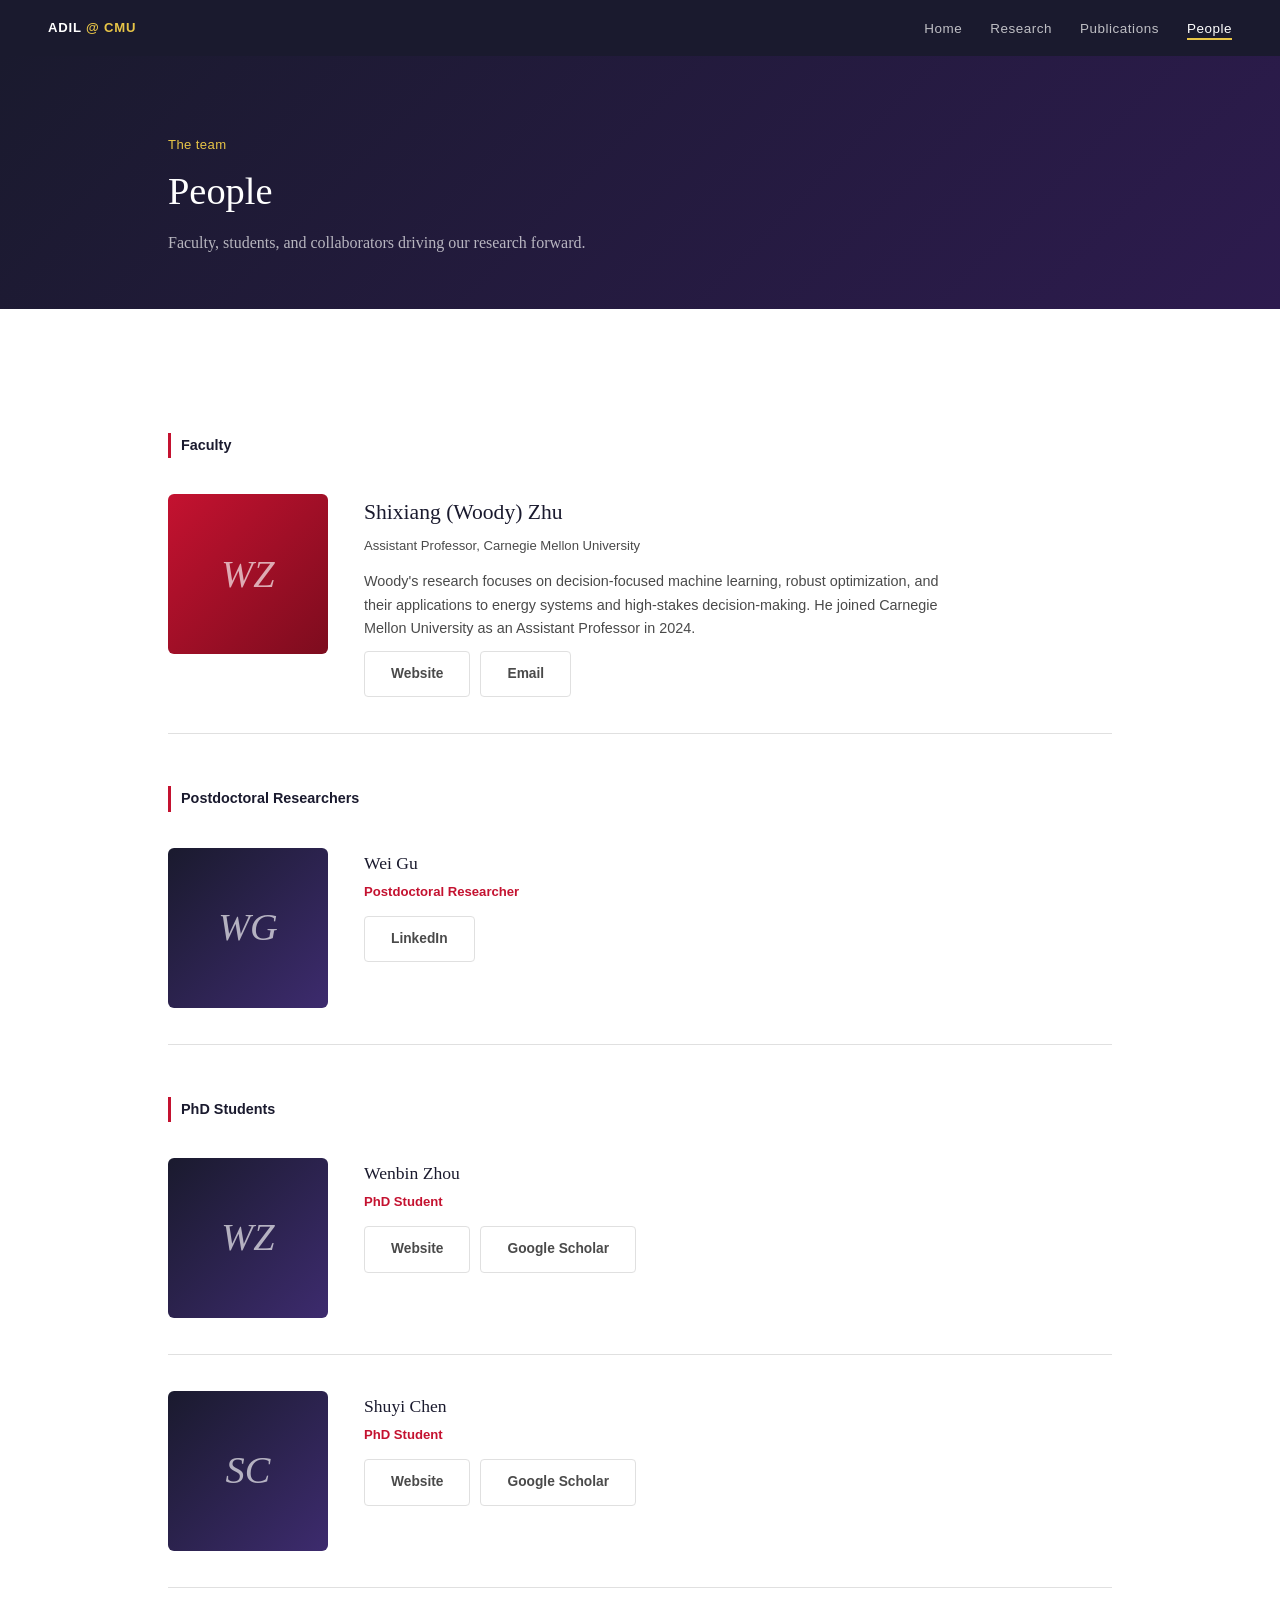
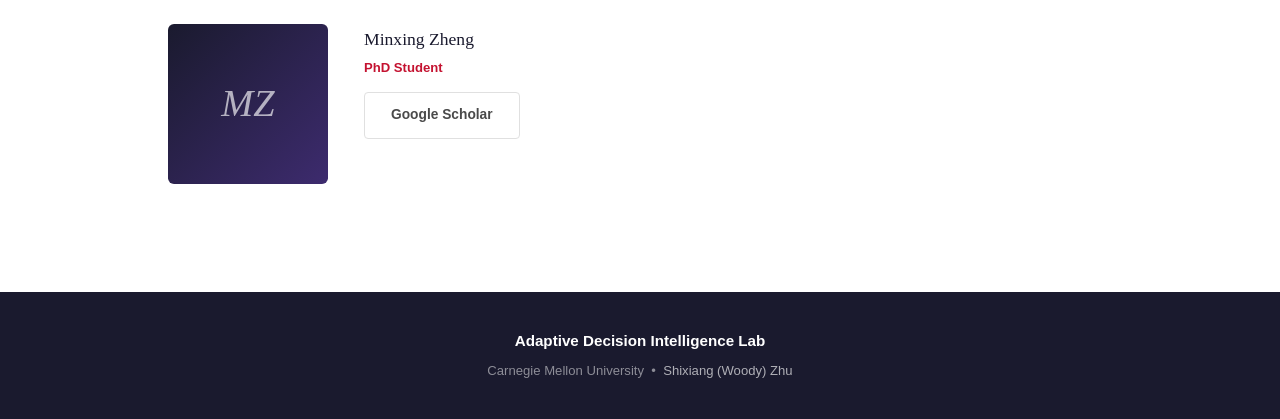
==== commit 421a83dd: "fix" ====
--- a/people.html
+++ b/people.html
@@ -28,6 +28,13 @@
       font-style: italic;
       color: rgba(255,255,255,0.65);
       background: linear-gradient(135deg, var(--dark) 0%, #3d2b6e 100%);
+      overflow: hidden;
+    }
+    .member-avatar img {
+      width: 100%;
+      height: 100%;
+      object-fit: cover;
+      display: block;
     }
     .member-row.faculty .member-avatar {
       background: linear-gradient(135deg, var(--red) 0%, #7d0c1e 100%);
@@ -84,15 +91,8 @@
 </head>
 <body>
 
-<nav>
-  <a class="nav-logo" href="index.html">ADIL <span>@ CMU</span></a>
-  <ul class="nav-links">
-    <li><a href="index.html">Home</a></li>
-    <li><a href="publications.html">Publications</a></li>
-    <li><a href="research.html">Research</a></li>
-    <li><a href="people.html" class="active">People</a></li>
-  </ul>
-</nav>
+<nav id="main-nav"></nav>
+<script src="assets/js/nav.js"></script>
 
 <div class="page-hero">
   <div class="container">
@@ -145,8 +145,12 @@
         ? `<p>${esc(person.bio)}</p>`
         : '';
 
+      const avatarContent = person.photo
+        ? `<img src="${esc(person.photo)}" alt="${esc(person.name)}">`
+        : esc(person.initials);
+
       row.innerHTML = `
-        <div class="member-avatar">${esc(person.initials)}</div>
+        <div class="member-avatar">${avatarContent}</div>
         <div class="member-info">
           <${nameTag}>${esc(person.name)}</${nameTag}>
           <div class="member-role">${esc(person.role)}</div>
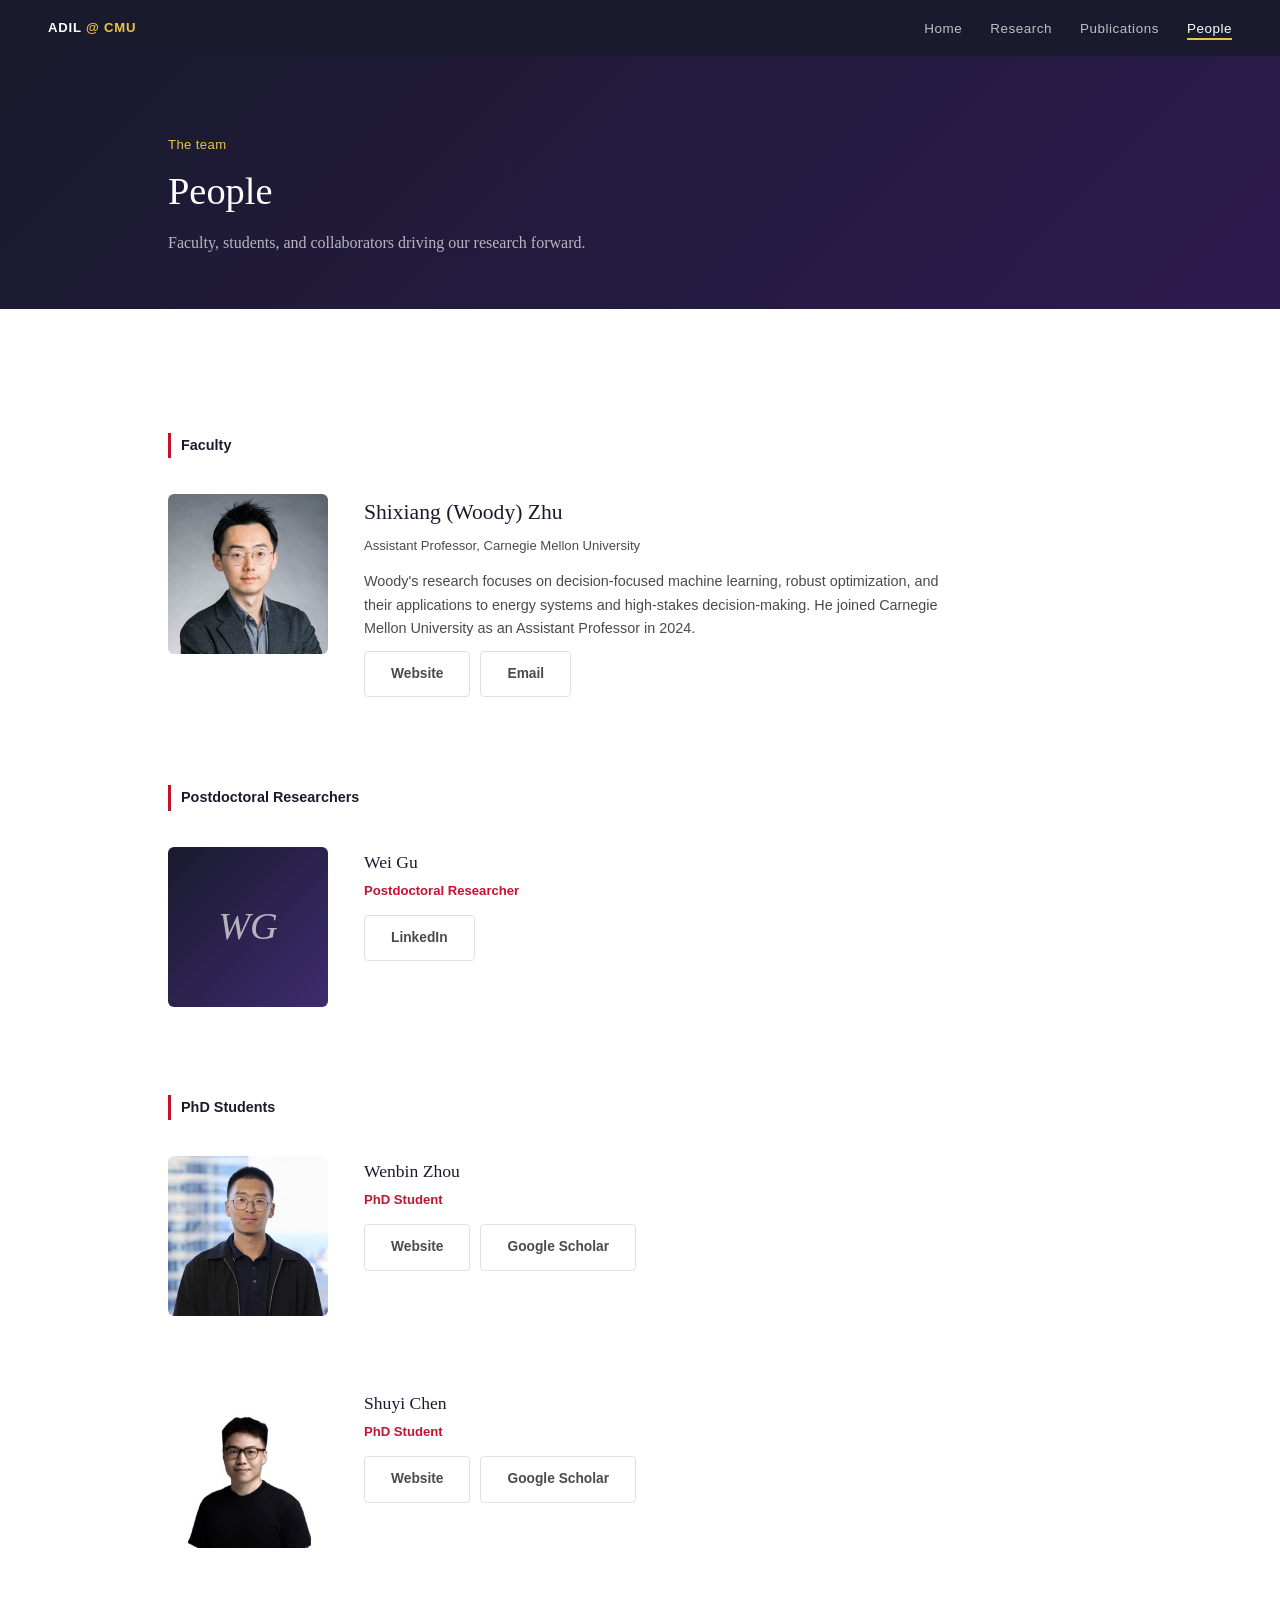
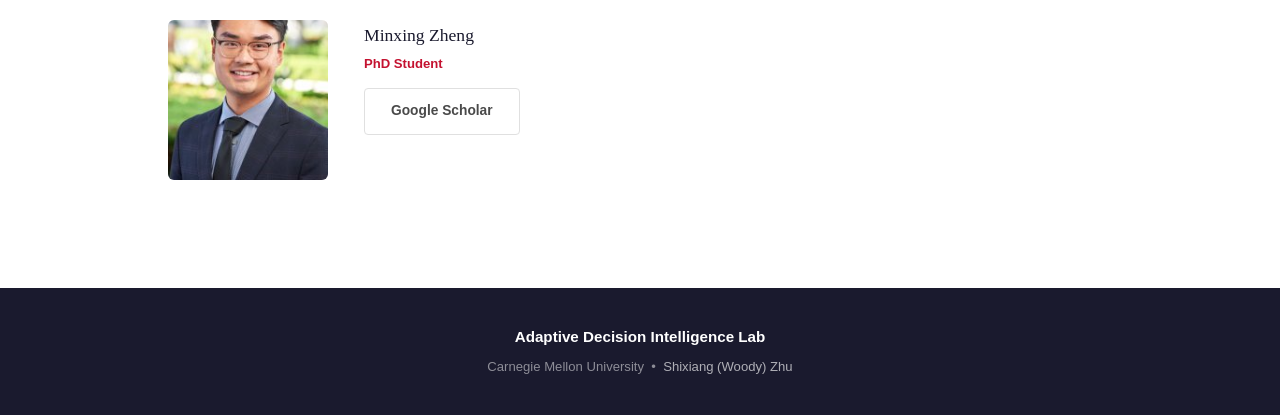
==== commit af74a9cd: "drop lines" ====
--- a/people.html
+++ b/people.html
@@ -12,9 +12,7 @@
       gap: 36px;
       align-items: start;
       padding: 36px 0;
-      border-bottom: 1px solid var(--border);
     }
-    .member-row:last-child { border-bottom: none; }
 
     .member-avatar {
       width: 100%;
--- a/assets/css/style.css
+++ b/assets/css/style.css
@@ -191,6 +191,14 @@
   font-family: 'Georgia', serif;
   font-style: italic;
   color: rgba(255,255,255,0.65);
+  overflow: hidden;
+}
+
+.person-avatar img {
+  width: 100%;
+  height: 100%;
+  object-fit: cover;
+  display: block;
 }
 
 .person-card.pi .person-avatar {
